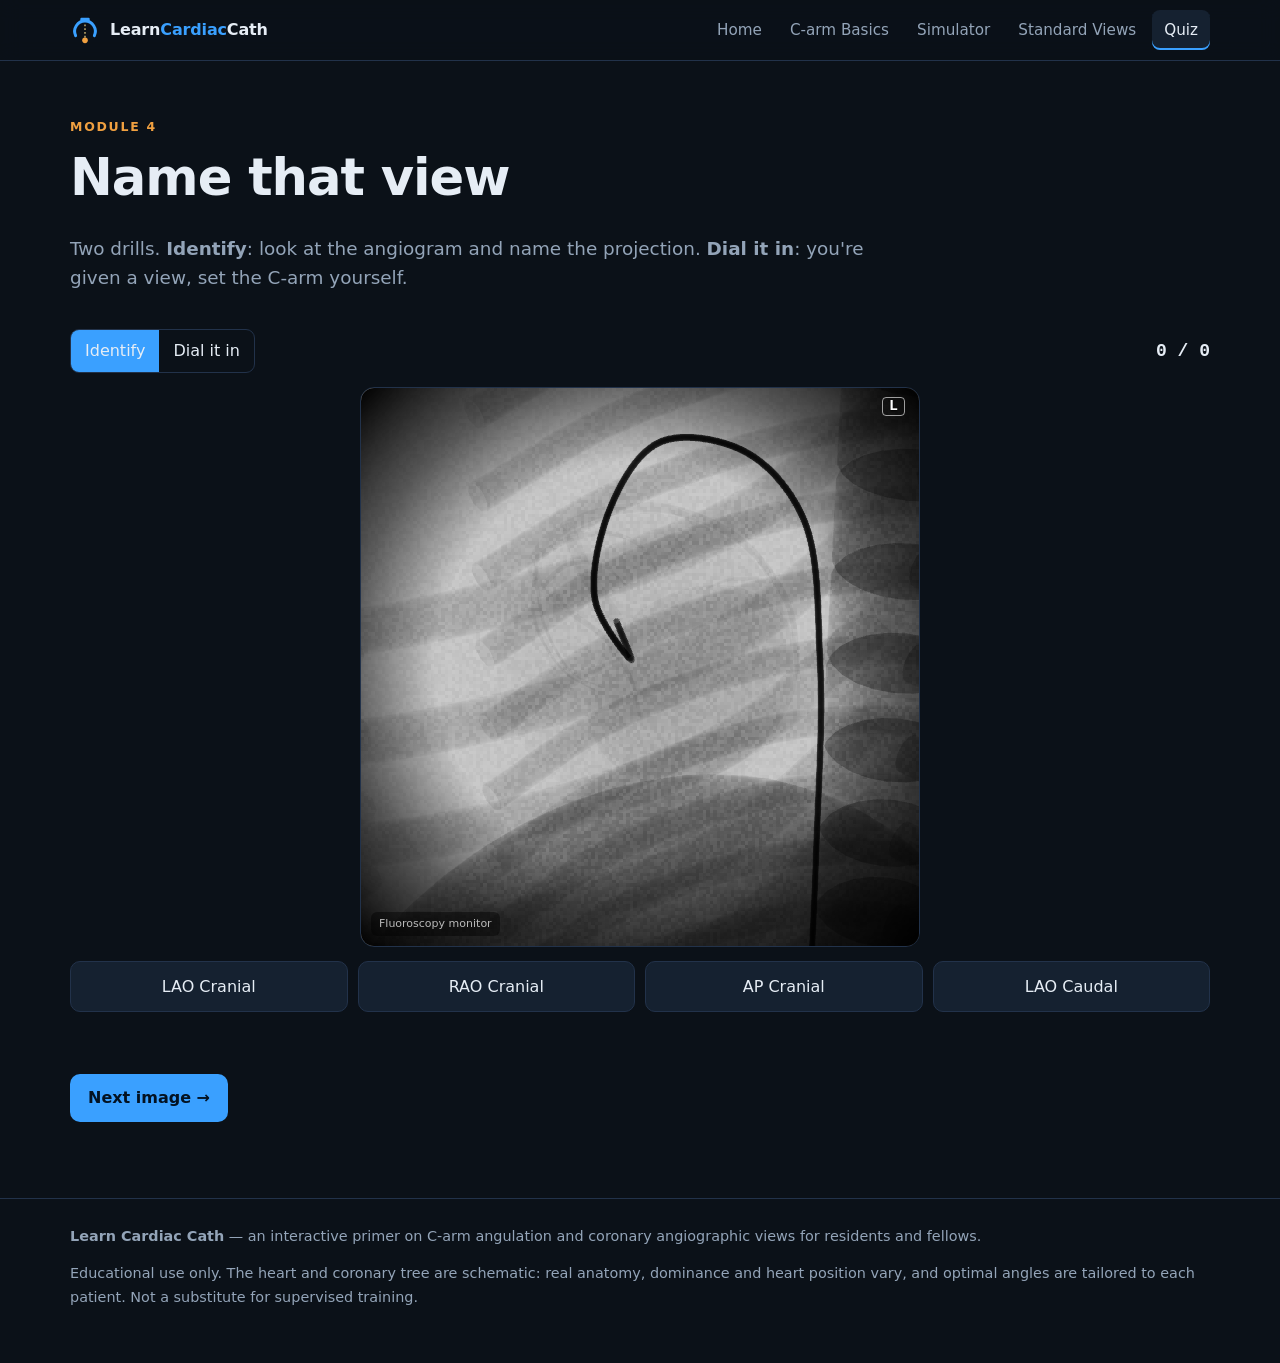
==== quiz.html @ 8aa1ff35 "Interactive 3D C-arm and coronary angiography teaching site Static site with a 3D cath lab, simulate" ====
<!doctype html>
<html lang="en">
<head>
<title>Quiz — Learn Cardiac Cath</title>
<meta charset="utf-8">
<meta name="viewport" content="width=device-width, initial-scale=1">
<link rel="stylesheet" href="css/style.css">
<link rel="icon" href="data:image/svg+xml,%3Csvg xmlns='http://www.w3.org/2000/svg' viewBox='0 0 32 32'%3E%3Cpath d='M6 22 A11 11 0 1 1 26 22' fill='none' stroke='%233aa0ff' stroke-width='3.5' stroke-linecap='round'/%3E%3Ccircle cx='16' cy='27' r='3.5' fill='%23f0a040'/%3E%3C/svg%3E">
<script type="importmap">{ "imports": { "three": "./vendor/three/three.module.min.js", "three/addons/": "./vendor/three/" } }</script>
<script src="js/site.js" defer></script>
</head>
<body>
<main>
  <section class="hero" style="padding-bottom:18px">
    <div class="wrap">
      <div class="kicker">Module 4</div>
      <h1>Name that view</h1>
      <p class="lead">Two drills. <b>Identify</b>: look at the angiogram and name the projection. <b>Dial it in</b>: you're given a view, set the C-arm yourself.</p>
    </div>
  </section>
  <section style="padding-top:0">
    <div class="wrap">
      <div class="quiz-top">
        <div class="seg quiz-modes" role="group" aria-label="Quiz mode">
          <button class="btn-mode on" data-q="identify" style="font:inherit;padding:8px 14px;color:inherit;cursor:pointer">Identify</button>
          <button class="btn-mode" data-q="dial" style="font:inherit;padding:8px 14px;color:inherit;cursor:pointer">Dial it in</button>
        </div>
        <div class="score" id="score">0 / 0</div>
      </div>
      <div id="q-identify">
        <div id="lab-id"></div>
        <div class="choices" id="choices"></div>
        <div class="feedback" id="fb-id"></div>
        <button class="btn" id="next-id">Next image →</button>
      </div>
      <div id="q-dial" hidden>
        <h2 id="dial-target"></h2>
        <p class="muted" id="dial-sub"></p>
        <div id="lab-dial"></div>
        <div class="btn-row"><button class="btn" id="check-dial">Check my angles</button><button class="btn ghost" id="next-dial">New target →</button></div>
        <div class="feedback" id="fb-dial"></div>
      </div>
    </div>
  </section>
</main>
<script type="module">
  import { createLab } from './js/lab.js';
  import { VIEWS, formatAngles } from './js/views-data.js';
  const $ = (id) => document.getElementById(id);
  let right = 0, total = 0;
  const score = () => ($('score').textContent = `${right} / ${total}`);
  const pick = (arr, n) => arr.slice().sort(() => Math.random() - 0.5).slice(0, n);

  // ---- identify ----
  const labId = createLab($('lab-id'), { room: false, controls: false, readout: false, labels: false, lao: 0, cran: 0 });
  let current;
  function nextId() {
    current = VIEWS[Math.floor(Math.random() * VIEWS.length)];
    // small jitter so the image isn't always pixel-identical
    const j = () => Math.round((Math.random() - 0.5) * 8);
    labId.setSystem(current.sys); labId.setLabels(false); labId.setReadout(false);
    labId.setAngles(current.lao + j(), current.cran + j(), false);
    const opts = pick(VIEWS.filter((v) => v !== current && v.sys === current.sys), 3).concat(current).sort(() => Math.random() - 0.5);
    $('choices').innerHTML = '';
    $('fb-id').textContent = '';
    for (const v of opts) {
      const b = document.createElement('button');
      b.textContent = v.name;
      b.addEventListener('click', () => answer(b, v));
      $('choices').appendChild(b);
    }
    setTimeout(() => labId.inject(), 300);
  }
  function answer(btn, v) {
    total++;
    const ok = v === current;
    if (ok) right++;
    [...$('choices').children].forEach((b) => { b.disabled = true; if (b.textContent === current.name) b.classList.add('right'); });
    if (!ok) btn.classList.add('wrong');
    $('fb-id').innerHTML = (ok ? '<b style="color:var(--good)">Correct.</b> ' : `<b style="color:var(--bad)">Not quite</b> — this is <b>${current.name}</b>. `) +
      `${formatAngles(current.lao, current.cran)}: ${current.tips[0]}`;
    labId.setLabels(true); labId.setReadout(true);
    score();
  }
  $('next-id').addEventListener('click', nextId);

  // ---- dial ----
  const labDial = createLab($('lab-dial'), { presets: false, readout: true, lao: 0, cran: 0, compact: true });
  let target;
  function nextDial() {
    target = VIEWS[Math.floor(Math.random() * VIEWS.length)];
    $('dial-target').textContent = `Set up: ${target.name}`;
    $('dial-sub').textContent = `${target.nickname} — ${target.sys === 'L' ? 'left' : 'right'} coronary. Get within ±10° on both axes.`;
    $('fb-dial').textContent = '';
    labDial.setSystem(target.sys); labDial.setAngles(0, 0, true);
  }
  $('check-dial').addEventListener('click', () => {
    const { lao, cran } = labDial.getAngles();
    const dl = lao - target.lao, dc = cran - target.cran;
    const ok = Math.abs(dl) <= 10 && Math.abs(dc) <= 10;
    total++; if (ok) right++; score();
    const hint = [];
    if (Math.abs(dl) > 10) hint.push(dl > 0 ? 'rotate further toward RAO' : 'rotate further toward LAO');
    if (Math.abs(dc) > 10) hint.push(dc > 0 ? 'more caudal' : 'more cranial');
    $('fb-dial').innerHTML = ok
      ? `<b style="color:var(--good)">Nice.</b> You set ${formatAngles(lao, cran)}; textbook is ${formatAngles(target.lao, target.cran)}.`
      : `<b style="color:var(--bad)">Not yet</b> — ${hint.join(' and ')}. (You: ${formatAngles(lao, cran)})`;
  });
  $('next-dial').addEventListener('click', nextDial);

  document.querySelectorAll('.btn-mode').forEach((b) => b.addEventListener('click', () => {
    document.querySelectorAll('.btn-mode').forEach((x) => x.classList.toggle('on', x === b));
    $('q-identify').hidden = b.dataset.q !== 'identify';
    $('q-dial').hidden = b.dataset.q !== 'dial';
  }));
  nextId(); nextDial(); score();
</script>
</body>
</html>
---- css/style.css ----
:root {
  --bg: #0b1118;
  --bg2: #111a24;
  --panel: #152130;
  --line: #22324a;
  --text: #e6edf5;
  --muted: #93a4b8;
  --accent: #3aa0ff;
  --accent2: #f0a040;
  --good: #51cf66;
  --bad: #ff6b6b;
  --radius: 14px;
  --font: system-ui, -apple-system, "Segoe UI", Roboto, "Helvetica Neue", Arial, sans-serif;
}
* { box-sizing: border-box; }
html { scroll-behavior: smooth; }
body { margin: 0; background: var(--bg); color: var(--text); font: 16px/1.6 var(--font); }
a { color: var(--accent); }
h1, h2, h3 { line-height: 1.2; margin: 0 0 .5em; }
h1 { font-size: clamp(2rem, 4.5vw, 3.2rem); letter-spacing: -.02em; }
h2 { font-size: clamp(1.4rem, 2.6vw, 2rem); letter-spacing: -.01em; }
h3 { font-size: 1.15rem; }
p { margin: 0 0 1em; }
.muted { color: var(--muted); }
.wrap { max-width: 1180px; margin: 0 auto; padding: 0 20px; }

/* ---------- header ---------- */
.site-header { position: sticky; top: 0; z-index: 50; background: rgba(11, 17, 24, .88); backdrop-filter: blur(10px); border-bottom: 1px solid var(--line); }
.site-header .wrap { display: flex; align-items: center; gap: 24px; height: 60px; }
.brand { display: flex; align-items: center; gap: 10px; color: var(--text); text-decoration: none; font-weight: 700; letter-spacing: -.01em; white-space: nowrap; }
.brand svg { flex: none; }
.brand span b { color: var(--accent); font-weight: 700; }
.nav { display: flex; gap: 4px; margin-left: auto; overflow-x: auto; scrollbar-width: none; }
.nav a { color: var(--muted); text-decoration: none; padding: 8px 12px; border-radius: 8px; font-size: .95rem; white-space: nowrap; }
.nav a:hover { color: var(--text); background: var(--panel); }
.nav a.active { color: var(--text); background: var(--panel); box-shadow: inset 0 -2px 0 var(--accent); }
@media (max-width: 720px) {
  .site-header .wrap { flex-direction: column; height: auto; padding-top: 10px; gap: 6px; align-items: flex-start; }
  .nav { margin-left: 0; width: 100%; padding-bottom: 8px; }
}

/* ---------- hero ---------- */
.hero { padding: 56px 0 28px; }
.hero-grid { display: grid; grid-template-columns: 1fr; gap: 28px; }
.hero p.lead { font-size: 1.15rem; color: var(--muted); max-width: 46em; }
.kicker { text-transform: uppercase; letter-spacing: .14em; font-size: .78rem; color: var(--accent2); font-weight: 700; margin-bottom: 10px; }
.btn { display: inline-flex; align-items: center; gap: 8px; padding: 11px 18px; border-radius: 10px; background: var(--accent); color: #031222; font-weight: 700; text-decoration: none; border: 0; cursor: pointer; font: inherit; font-weight: 700; }
.btn.ghost { background: transparent; color: var(--text); border: 1px solid var(--line); }
.btn:hover { filter: brightness(1.08); }
.btn-row { display: flex; gap: 12px; flex-wrap: wrap; margin-top: 18px; }

section { padding: 36px 0; }
.cards { display: grid; grid-template-columns: repeat(auto-fit, minmax(240px, 1fr)); gap: 16px; }
.card { background: var(--panel); border: 1px solid var(--line); border-radius: var(--radius); padding: 20px; text-decoration: none; color: var(--text); display: block; transition: transform .15s, border-color .15s; }
a.card:hover { transform: translateY(-2px); border-color: var(--accent); }
.card .num { font-size: .8rem; color: var(--accent2); font-weight: 700; letter-spacing: .1em; }
.card p { color: var(--muted); margin: 0; }

.callout { border-left: 3px solid var(--accent2); background: var(--bg2); padding: 14px 18px; border-radius: 0 10px 10px 0; margin: 18px 0; }
.callout.blue { border-color: var(--accent); }
.two-col { display: grid; grid-template-columns: 1.1fr 1fr; gap: 32px; align-items: start; }
@media (max-width: 900px) { .two-col { grid-template-columns: 1fr; } }

table.ref { width: 100%; border-collapse: collapse; font-size: .95rem; }
table.ref th, table.ref td { text-align: left; padding: 10px 12px; border-bottom: 1px solid var(--line); vertical-align: top; }
table.ref th { color: var(--muted); font-weight: 600; font-size: .85rem; text-transform: uppercase; letter-spacing: .05em; }
table.ref tr:hover td { background: var(--bg2); }
.table-scroll { overflow-x: auto; }

.pill { display: inline-block; padding: 2px 9px; border-radius: 99px; background: var(--bg2); border: 1px solid var(--line); font-size: .82rem; color: var(--muted); margin: 2px 4px 2px 0; }

footer { border-top: 1px solid var(--line); margin-top: 40px; padding: 26px 0 40px; color: var(--muted); font-size: .9rem; }

/* ---------- lab ---------- */
.lab { display: flex; flex-direction: column; gap: 14px; }
.lab-stage { display: grid; grid-template-columns: 1.35fr 1fr; gap: 14px; }
.lab-stage:has(> .lab-fluoro:only-child) { grid-template-columns: 1fr; max-width: 560px; margin: 0 auto; width: 100%; }
@media (max-width: 860px) { .lab-stage { grid-template-columns: 1fr; } }
.lab-panel { position: relative; border-radius: var(--radius); overflow: hidden; border: 1px solid var(--line); background: #000; }
.lab-room { min-height: 420px; }
.lab-room .lab-canvas { position: absolute; inset: 0; }
.lab-fluoro { aspect-ratio: 1 / 1; }
.lab-fluoro .lab-canvas { position: absolute; inset: 0; }
.lab-canvas canvas { width: 100% !important; height: 100% !important; display: block; }
.lab-compact .lab-room { min-height: 340px; }
.lab-noise { position: absolute; inset: 0; width: 100%; height: 100%; opacity: .1; mix-blend-mode: overlay; pointer-events: none; image-rendering: pixelated; }
.lab-vignette { position: absolute; inset: 0; pointer-events: none; background: radial-gradient(circle at 50% 50%, transparent 52%, rgba(0, 0, 0, .55) 74%, #000 100%); }
.lab-fluoro.mode-color .lab-noise, .lab-fluoro.mode-color .lab-vignette { display: none; }
.lab-labels { position: absolute; inset: 0; pointer-events: none; overflow: hidden; }
.lab-label { position: absolute; left: 0; top: 0; font-size: 12px; font-weight: 600; padding: 2px 7px; border-radius: 6px; background: rgba(10, 16, 24, .78); color: #fff; white-space: nowrap; border: 1px solid rgba(255, 255, 255, .15); }
.lab-label.vessel { border-color: var(--c); box-shadow: inset 3px 0 0 var(--c); }
.lab-label.landmark { background: rgba(240, 160, 64, .2); border-color: rgba(240, 160, 64, .6); color: #ffe2bd; }
.lab-label.tag-det { border-color: var(--accent); }
.lab-label.tag-tube { border-color: var(--accent2); }
.lab-tag { position: absolute; left: 10px; bottom: 10px; font-size: 11px; color: rgba(255, 255, 255, .7); background: rgba(0, 0, 0, .45); padding: 3px 8px; border-radius: 6px; pointer-events: none; }
.lab-osd { position: absolute; top: 10px; left: 12px; font: 600 14px/1.3 ui-monospace, Menlo, Consolas, monospace; color: #fff; text-shadow: 0 1px 2px #000; display: flex; flex-direction: column; pointer-events: none; }
.lab-osd-sys { color: #ffd27a; font-size: 12px; }
.lab-osd-r { position: absolute; top: 10px; right: 14px; font: 700 15px ui-monospace, Menlo, monospace; color: #fff; text-shadow: 0 1px 2px #000; pointer-events: none; }
.lab-osd-r span { border: 1px solid rgba(255, 255, 255, .6); padding: 0 6px; border-radius: 4px; }
.lab-room-btns { position: absolute; top: 10px; right: 10px; display: flex; gap: 6px; }
.lab-room-btns button, .lab-presets button, .lab-toggles button { font: inherit; font-size: 13px; color: var(--text); background: rgba(21, 33, 48, .9); border: 1px solid var(--line); border-radius: 8px; padding: 6px 10px; cursor: pointer; }
.lab-room-btns button:hover, .lab-presets button:hover, .lab-toggles button:hover { border-color: var(--accent); }
.lab-controls { background: var(--panel); border: 1px solid var(--line); border-radius: var(--radius); padding: 16px; display: grid; gap: 14px; }
.lab-sliders { display: grid; grid-template-columns: 1fr 1fr; gap: 18px; }
@media (max-width: 700px) { .lab-sliders { grid-template-columns: 1fr; } }
.lab-sliders label { display: grid; grid-template-columns: 1fr auto; gap: 6px 12px; align-items: center; }
.lab-sl-name { grid-column: 1 / -1; font-size: .85rem; color: var(--muted); }
.lab-sl-name b { color: var(--text); }
.lab-sliders output { font: 700 15px ui-monospace, Menlo, monospace; min-width: 80px; text-align: right; color: var(--accent); }
input[type=range] { width: 100%; accent-color: var(--accent); }
.lab-toggles { display: flex; flex-wrap: wrap; gap: 10px; align-items: center; }
.seg { display: inline-flex; border: 1px solid var(--line); border-radius: 9px; overflow: hidden; }
.seg button { border: 0 !important; border-radius: 0 !important; background: transparent !important; }
.seg button.on { background: var(--accent) !important; color: #031222; font-weight: 700; }
.btn-labels[aria-pressed=true] { border-color: var(--accent) !important; }
.btn-inject { border-color: rgba(240, 160, 64, .6) !important; }
.lab-presets { display: flex; flex-wrap: wrap; gap: 6px; }

/* ---------- views page ---------- */
.views-layout { display: grid; grid-template-columns: 280px 1fr; gap: 20px; align-items: start; }
@media (max-width: 960px) { .views-layout { grid-template-columns: 1fr; } }
.view-list { display: grid; gap: 6px; position: sticky; top: 76px; }
@media (max-width: 960px) { .view-list { position: static; grid-template-columns: repeat(auto-fill, minmax(150px, 1fr)); } }
.view-list button { text-align: left; font: inherit; color: var(--text); background: var(--panel); border: 1px solid var(--line); border-radius: 10px; padding: 10px 12px; cursor: pointer; }
.view-list button small { display: block; color: var(--muted); font-size: .8rem; }
.view-list button.on { border-color: var(--accent); background: #17304a; }
.view-detail { background: var(--panel); border: 1px solid var(--line); border-radius: var(--radius); padding: 20px; margin-top: 14px; }
.view-detail ul { margin: 0 0 1em; padding-left: 1.2em; }

/* ---------- quiz ---------- */
.quiz-top { display: flex; flex-wrap: wrap; gap: 14px; align-items: center; justify-content: space-between; margin-bottom: 14px; }
.score { font: 700 18px ui-monospace, Menlo, monospace; }
.choices { display: grid; grid-template-columns: repeat(auto-fit, minmax(170px, 1fr)); gap: 10px; margin-top: 14px; }
.choices button { font: inherit; padding: 12px; border-radius: 10px; border: 1px solid var(--line); background: var(--panel); color: var(--text); cursor: pointer; }
.choices button:hover:not(:disabled) { border-color: var(--accent); }
.choices button.right { background: rgba(81, 207, 102, .2); border-color: var(--good); }
.choices button.wrong { background: rgba(255, 107, 107, .18); border-color: var(--bad); }
.feedback { min-height: 3em; margin-top: 14px; }
.quiz-modes { display: inline-flex; }

/* ---------- basics diagrams ---------- */
.diagram { background: var(--bg2); border: 1px solid var(--line); border-radius: var(--radius); padding: 14px; }
.diagram svg { width: 100%; height: auto; display: block; }
.step-list { counter-reset: s; list-style: none; padding: 0; }
.step-list li { counter-increment: s; position: relative; padding-left: 40px; margin-bottom: 14px; }
.step-list li::before { content: counter(s); position: absolute; left: 0; top: 0; width: 28px; height: 28px; border-radius: 50%; background: var(--accent); color: #031222; font-weight: 800; display: grid; place-items: center; font-size: .9rem; }
.anchor-nav { display: flex; flex-wrap: wrap; gap: 8px; margin: 18px 0 0; }
.anchor-nav a { text-decoration: none; }
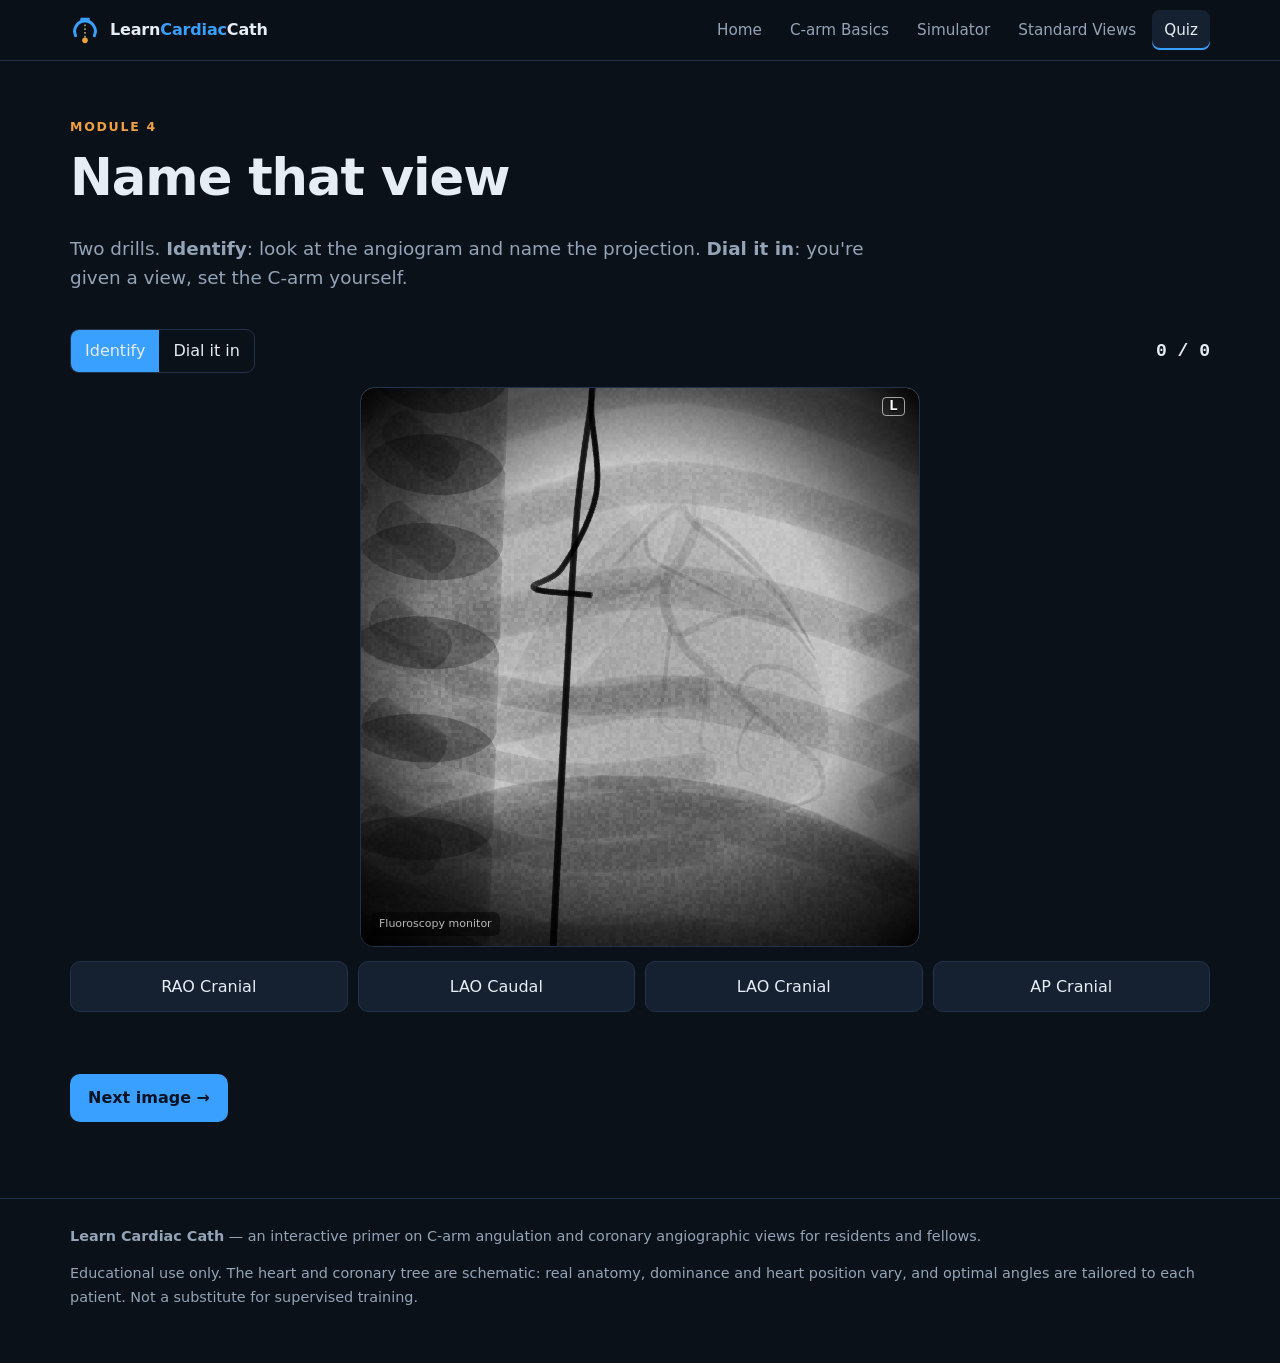
==== commit 8a89a0e3: "Add vessel tapering, lesions, LV gram and bypass grafts - Murray's-law step-downs at each branch, na" ====
--- a/quiz.html
+++ b/quiz.html
@@ -46,6 +46,7 @@
 <script type="module">
   import { createLab } from './js/lab.js';
   import { VIEWS, formatAngles } from './js/views-data.js';
+  import { TARGETS } from './js/anatomy.js';
   const $ = (id) => document.getElementById(id);
   let right = 0, total = 0;
   const score = () => ($('score').textContent = `${right} / ${total}`);
@@ -60,7 +61,7 @@
     const j = () => Math.round((Math.random() - 0.5) * 8);
     labId.setSystem(current.sys); labId.setLabels(false); labId.setReadout(false);
     labId.setAngles(current.lao + j(), current.cran + j(), false);
-    const opts = pick(VIEWS.filter((v) => v !== current && v.sys === current.sys), 3).concat(current).sort(() => Math.random() - 0.5);
+    const opts = pick(VIEWS.filter((v) => v !== current && v.group === current.group), 3).concat(current).sort(() => Math.random() - 0.5);
     $('choices').innerHTML = '';
     $('fb-id').textContent = '';
     for (const v of opts) {
@@ -90,7 +91,7 @@
   function nextDial() {
     target = VIEWS[Math.floor(Math.random() * VIEWS.length)];
     $('dial-target').textContent = `Set up: ${target.name}`;
-    $('dial-sub').textContent = `${target.nickname} — ${target.sys === 'L' ? 'left' : 'right'} coronary. Get within ±10° on both axes.`;
+    $('dial-sub').textContent = `${target.nickname} — ${TARGETS[target.sys].name}. Get within ±10° on both axes.`;
     $('fb-dial').textContent = '';
     labDial.setSystem(target.sys); labDial.setAngles(0, 0, true);
   }
--- a/css/style.css
+++ b/css/style.css
@@ -114,7 +114,19 @@
 .seg button.on { background: var(--accent) !important; color: #031222; font-weight: 700; }
 .btn-labels[aria-pressed=true] { border-color: var(--accent) !important; }
 .btn-inject { border-color: rgba(240, 160, 64, .6) !important; }
-.lab-presets { display: flex; flex-wrap: wrap; gap: 6px; }
+.lab-presets { display: grid; gap: 8px; }
+.lab-preset-row { display: flex; flex-wrap: wrap; gap: 6px; align-items: center; }
+.lab-preset-row > span { font-size: 12px; color: var(--muted); min-width: 110px; text-transform: uppercase; letter-spacing: .05em; }
+.view-group { font-size: 12px; color: var(--accent2); text-transform: uppercase; letter-spacing: .08em; font-weight: 700; margin: 10px 0 0; }
+@media (max-width: 960px) { .view-group { grid-column: 1 / -1; } }
+.lab-select { display: inline-flex; align-items: center; gap: 8px; font-size: 13px; color: var(--muted); }
+.lab-select select { font: inherit; font-size: 13px; color: var(--text); background: var(--bg2); border: 1px solid var(--line); border-radius: 8px; padding: 6px 8px; }
+.lab-wall { display: none; }
+.target-lv .lab-wall { display: inline-flex; }
+.target-lv .btn-lesions { display: none; }
+.btn-lesions[aria-pressed=true] { border-color: var(--bad) !important; color: #ffc9c9 !important; }
+.lab-label.lesion { background: rgba(255, 107, 107, .9); border-color: #fff; color: #fff; font-size: 11px; padding: 1px 5px; }
+.lab-label.wall { background: rgba(255, 135, 135, .18); border-color: rgba(255, 135, 135, .7); color: #ffe3e3; }
 
 /* ---------- views page ---------- */
 .views-layout { display: grid; grid-template-columns: 280px 1fr; gap: 20px; align-items: start; }
